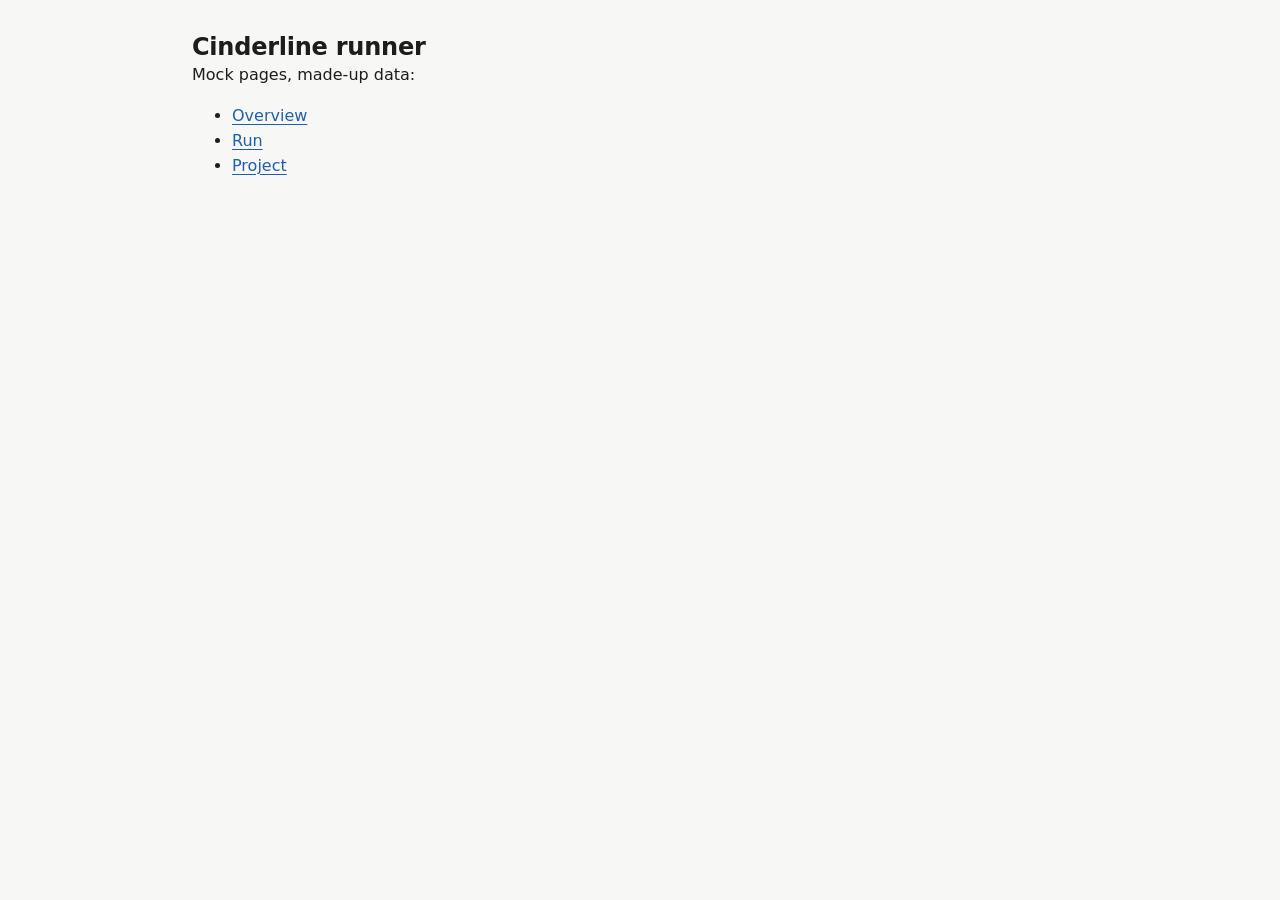
==== internal/web/static/index.html @ 50e043be "CLR-270: Web 04: The daemon serves the embedded static files on loopback (#195)" ====
<!doctype html>
<!-- Start page until the real one (CLR-270): links to the mocks of CLR-268. -->
<html lang="en">
<head>
<meta charset="utf-8">
<meta name="viewport" content="width=device-width, initial-scale=1">
<title>Cinderline runner</title>
<link rel="stylesheet" href="app.css">
<script src="app.js"></script>
</head>
<body>
<main id="main">
  <h1>Cinderline runner</h1>
  <p>Mock pages, made-up data:</p>
  <ul>
    <li><a href="mock-overview.html">Overview</a></li>
    <li><a href="mock-run.html">Run</a></li>
    <li><a href="mock-project.html">Project</a></li>
  </ul>
</main>
</body>
</html>
---- internal/web/static/app.css ----
/* The one stylesheet of the local web page (decision 2026-11-26-local-web-page,
   its look amended by decision 2026-11-27-web-look): calm, one column, mostly
   unboxed. Each page opens with its name and one status line, then what needs
   you, then what runs now; the rest folds open. Only what needs you gets a box.
   Nothing moves on its own. No web fonts: the system's own.

   Six type sizes (see the --t* steps), one spacing scale, and every row of a
   list lines up on the same columns: the label at the left, the time or count
   at the right edge, in tabular figures.

   Light and dark follow the system; app.js sets data-theme on <html> when
   the switch is used. Every colour is one light-dark() pair. */

:root {
  color-scheme: light dark;

  --page: light-dark(#f7f7f5, #141413);
  --surface: light-dark(#ffffff, #1c1c1a);
  --hover: light-dark(#efeee9, #242422);
  --line: light-dark(#e3e2dc, #2e2e2b);
  --line-strong: light-dark(#c9c7bf, #46453f);
  /* The edge of a control: at least 3:1 against the page and the surface. */
  --control: light-dark(#8a8880, #7a7870);
  --text: light-dark(#1d1d1b, #ebeae6);
  --muted: light-dark(#5f5e59, #a9a89f);
  --accent: light-dark(#1f5fae, #79aef0);
  --accent-soft: light-dark(#e3ecf8, #1c2f47);
  --on-accent: light-dark(#ffffff, #0e1a2b);
  --code-bg: light-dark(#efeee9, #252522);

  /* Status: each is always shown with its label, never by colour alone. */
  --ok: light-dark(#1d7324, #5cc65c);
  --ok-soft: light-dark(#e4f2e4, #16301a);
  --run: light-dark(#1f5fae, #79aef0);
  --run-soft: light-dark(#e3ecf8, #1c2f47);
  --err: light-dark(#b3261e, #f27a72);
  --err-soft: light-dark(#fbe7e5, #3b1b19);
  --warn: light-dark(#8a5a00, #eab54a);
  --warn-soft: light-dark(#fbf0d9, #382b10);
  --idle: light-dark(#5f5e59, #a9a89f);
  --idle-soft: light-dark(#ecebe6, #292927);

  /* Type: six steps, 1.125 apart. Body is the browser's own 16px. */
  --t-2: 0.75rem;
  --t-1: 0.875rem;
  --t0: 1rem;
  --t1: 1.125rem;
  --t2: 1.25rem;
  --t3: 1.5rem;

  /* One spacing scale; more room above a heading than below it. */
  --s1: 0.25rem;
  --s2: 0.5rem;
  --s3: 0.75rem;
  --s4: 1rem;
  --s5: 1.5rem;
  --s6: 2rem;
  --s7: 2.75rem;

  --radius: 6px;
  --control-h: 2.25rem;
  --column: 58rem;
  --sans: system-ui, -apple-system, "Segoe UI", Roboto, sans-serif;
  --mono: ui-monospace, SFMono-Regular, Menlo, Consolas, "Liberation Mono", monospace;
}
:root[data-theme="light"] { color-scheme: light; }
:root[data-theme="dark"] { color-scheme: dark; }

* { box-sizing: border-box; }

html { scrollbar-color: var(--line-strong) transparent; }
body {
  margin: 0;
  background: var(--page);
  color: var(--text);
  font: var(--t0)/1.55 var(--sans);
  accent-color: var(--accent);
  caret-color: var(--accent);
  -webkit-font-smoothing: antialiased;
}
::selection { background: var(--accent-soft); color: var(--text); }

a { color: var(--accent); text-underline-offset: 0.2em; text-decoration-thickness: 1px; }
a:hover { text-decoration-thickness: 2px; }
:focus-visible { outline: 2px solid var(--accent); outline-offset: 2px; }

h1, h2, h3 { line-height: 1.3; text-wrap: balance; }
h1 { font-size: var(--t3); font-weight: 650; letter-spacing: -0.01em; margin: 0; overflow-wrap: anywhere; }
h2 { font-size: var(--t2); font-weight: 600; margin: var(--s7) 0 var(--s3); }
h3 { font-size: var(--t0); font-weight: 600; margin: var(--s5) 0 var(--s2); }
p { margin: 0 0 var(--s3); max-width: 70ch; }

code, pre, kbd { font-family: var(--mono); font-size: 0.875em; }
code { background: var(--code-bg); padding: 0.05em 0.3em; border-radius: 4px; overflow-wrap: anywhere; }
pre {
  background: var(--code-bg);
  padding: var(--s3) var(--s4);
  border-radius: var(--radius);
  margin: var(--s2) 0;
  line-height: 1.5;
  white-space: pre-wrap;
  overflow-wrap: anywhere;
}
pre code { background: none; padding: 0; }

.muted { color: var(--muted); }
.small { font-size: var(--t-1); }
.num, time, .time, .meta, table { font-variant-numeric: tabular-nums; }

.skip:not(:focus), .sr {
  position: absolute;
  width: 1px;
  height: 1px;
  overflow: hidden;
  clip-path: inset(50%);
  white-space: nowrap;
}
.skip:focus { position: absolute; left: var(--s2); top: var(--s2); z-index: 2; background: var(--surface); padding: var(--s2) var(--s3); }

/* Top bar: the page's name, the menu, the runner's state and the theme.
   The current page is underlined on the bar's own rule, not boxed. */

.topbar {
  background: var(--surface);
  border-bottom: 1px solid var(--line);
  padding: 0 max(var(--s4), (100% - var(--column)) / 2 + var(--s4));
  display: flex;
  flex-wrap: wrap;
  align-items: stretch;
  gap: 0 var(--s5);
  min-height: 3.25rem;
}
.brand { display: flex; align-items: center; font-weight: 650; color: inherit; text-decoration: none; }
/* Nav, list and link all stretch to the bar's height, so the underline sits on its rule. */
.topbar nav, .topbar nav li { display: flex; }
.topbar nav ul { display: flex; flex-wrap: wrap; gap: var(--s1); list-style: none; margin: 0; padding: 0; }
.topbar nav a {
  display: flex;
  align-items: center;
  color: var(--muted);
  text-decoration: none;
  padding: var(--s3) var(--s2);
  border-bottom: 2px solid transparent;
  font-size: var(--t-1);
  font-weight: 500;
}
.topbar nav a:hover { color: var(--text); }
.topbar nav a[aria-current="page"] { color: var(--text); border-bottom-color: var(--accent); }
.topbar .end { margin-left: auto; display: flex; align-items: center; gap: var(--s5); }

main { max-width: var(--column); margin: 0 auto; padding: var(--s6) var(--s4) var(--s7); }

/* The head of a page: its name, and one line that says how it is. */

.page-head { margin-bottom: var(--s6); }
.page-head + section > h2:first-child { margin-top: 0; }
.crumbs { font-size: var(--t-1); color: var(--muted); margin-bottom: var(--s1); }
.page-links { margin: var(--s2) 0 0; }
/* A link into a folded row opens it (app.js); keep the row's summary in
   view above the target. */
[id] { scroll-margin-top: 4rem; }
.lead {
  display: flex;
  flex-wrap: wrap;
  align-items: baseline;
  gap: var(--s1) var(--s3);
  font-size: var(--t1);
  margin: var(--s2) 0 0;
}
/* The facts of the line, parted by a thin rule rather than a glyph. */
.lead > * + * { border-left: 1px solid var(--line-strong); padding-left: var(--s3); }
.lead .status { font-size: inherit; }

/* What needs you: the one boxed thing on a page. */

.attention {
  border: 1px solid color-mix(in oklab, var(--err) 45%, var(--line));
  background: var(--err-soft);
  border-radius: var(--radius);
  padding: var(--s4) var(--s5);
  margin: 0 0 var(--s4);
}
.attention.warn { border-color: color-mix(in oklab, var(--warn) 45%, var(--line)); background: var(--warn-soft); }
.attention > :last-child { margin-bottom: 0; }
.attention .what { font-weight: 600; font-size: var(--t1); margin-bottom: var(--s1); }
.attention .muted { color: color-mix(in oklab, var(--muted), var(--text) 25%); }
.attention .actions { display: flex; flex-wrap: wrap; align-items: center; gap: var(--s2) var(--s4); margin-top: var(--s3); }
.attention ul { margin: var(--s2) 0 0; padding-left: var(--s5); }
.attention li + li { margin-top: var(--s1); }
.all-good { display: flex; align-items: baseline; gap: var(--s3); color: var(--muted); }

/* Runs in flight, one per row: its step, what it does now, and at the right
   edge who runs it and for how long. */

.runs { list-style: none; margin: 0; padding: 0; border-top: 1px solid var(--line); }
.runs li {
  display: grid;
  grid-template-columns: 4.5rem minmax(0, 1fr) auto;
  gap: var(--s1) var(--s3);
  padding: var(--s3) 0;
  border-bottom: 1px solid var(--line);
}
.runs .badge { grid-column: 1; justify-self: start; margin-top: 0.25em; }
.runs .title { grid-column: 2; font-weight: 600; overflow-wrap: anywhere; }
.runs .title a { margin-right: var(--s2); font-weight: 650; }
.runs .now { grid-column: 2; overflow-wrap: anywhere; }
.runs .meta { grid-column: 3; grid-row: 1; font-size: var(--t-1); color: var(--muted); white-space: nowrap; text-align: right; }

/* Rows that fold open: the summary already says the main fact. */

.folds { border-top: 1px solid var(--line); }
details.more { border-bottom: 1px solid var(--line); }
details.more > summary {
  display: flex;
  flex-wrap: wrap;
  align-items: baseline;
  gap: var(--s1) var(--s3);
  padding: var(--s3) var(--s2) var(--s3) var(--s5);
  position: relative;
  cursor: pointer;
  list-style: none;
}
details.more > summary::-webkit-details-marker { display: none; }
/* A drawn chevron, turned down when open. */
details.more > summary::before {
  content: "";
  position: absolute;
  left: 0.3rem;
  top: 1.3em;
  width: 0.4em;
  height: 0.4em;
  border-right: 1.5px solid var(--muted);
  border-bottom: 1.5px solid var(--muted);
  transform: rotate(-45deg);
  transition: transform 150ms ease-out;
}
details.more[open] > summary::before { transform: rotate(45deg); top: 1.15em; }
details.more > summary:hover { background: var(--hover); }
details.more > summary:focus-visible { outline-offset: -2px; }
details.more .name { font-weight: 600; }
details.more .fact { color: var(--muted); }
.more-body { padding: var(--s1) 0 var(--s5) var(--s5); }
.more-body > :first-child { margin-top: 0; }
.more-body > :last-child { margin-bottom: 0; }
details.more.danger .name { color: var(--err); }

/* A key and value list: the label, then the value next to it. */

table { width: 100%; border-collapse: collapse; }
th, td { text-align: left; vertical-align: top; padding: var(--s2) var(--s3) var(--s2) 0; }
table.kv th { font-weight: normal; color: var(--muted); width: 12rem; }
table.kv td { overflow-wrap: anywhere; }

/* A table of rows, such as secrets or containers. Its buttons fit the row. */

.scroll { overflow-x: auto; }
table.rows th, table.rows td { border-bottom: 1px solid var(--line); padding: var(--s2) var(--s3) var(--s2) 0; }
table.rows thead th { font-size: var(--t-1); font-weight: 500; color: var(--muted); padding-top: 0; }
table.rows tbody tr:last-child > * { border-bottom: 0; }
table.rows td { overflow-wrap: anywhere; }
table.rows button { min-height: 1.875rem; padding: 0 var(--s3); font-size: var(--t-1); }
td.end, th.end { text-align: right; white-space: nowrap; padding-right: 0; }
td.num, th.num { text-align: right; white-space: nowrap; }

/* Status: a dot with its label. */

.status {
  display: inline-flex;
  align-items: baseline;
  gap: 0.4em;
  font-weight: 600;
  white-space: nowrap;
  color: var(--idle);
}
.status::before {
  content: "";
  flex: none;
  width: 0.55em;
  height: 0.55em;
  border-radius: 50%;
  background: currentColor;
  align-self: center;
}
.status.ok { color: var(--ok); }
.status.running { color: var(--run); }
.status.error { color: var(--err); }
.status.warn { color: var(--warn); }

/* A tag: a step's kind or outcome, in a tinted rectangle. */

.badge {
  display: inline-block;
  font-size: var(--t-2);
  font-weight: 600;
  line-height: 1.5;
  padding: 0.05em var(--s2);
  border-radius: 4px;
  background: var(--idle-soft);
  color: var(--idle);
  white-space: nowrap;
}
.badge.ok { background: var(--ok-soft); color: var(--ok); }
.badge.running { background: var(--run-soft); color: var(--run); }
.badge.error { background: var(--err-soft); color: var(--err); }
.badge.warn { background: var(--warn-soft); color: var(--warn); }

/* A meter, such as the memory budget: the track is a lighter step of the fill. */

.meter { height: 0.5rem; border-radius: 999px; background: var(--accent-soft); overflow: hidden; margin: var(--s2) 0; max-width: 32rem; }
.meter > span { display: block; height: 100%; border-radius: 999px; background: var(--accent); }

/* Steps of a run, in order: number, name, what happened, outcome. */

.steps { list-style: none; margin: 0; padding: 0; counter-reset: step; border-top: 1px solid var(--line); }
.steps li {
  display: grid;
  grid-template-columns: 1.25rem 5rem minmax(0, 1fr) auto;
  align-items: baseline;
  gap: var(--s3);
  padding: var(--s3) var(--s2);
  border-bottom: 1px solid var(--line);
}
.steps li::before { counter-increment: step; content: counter(step); color: var(--muted); font-variant-numeric: tabular-nums; }
.steps .name { font-weight: 600; font-family: var(--mono); font-size: var(--t-1); }
.steps .note { color: var(--muted); }
.steps li[aria-current="step"] { background: var(--run-soft); }
.steps li[aria-current="step"] .note { color: var(--text); }

/* The timeline of an agent turn. */

.turn-head { display: flex; flex-wrap: wrap; align-items: baseline; justify-content: space-between; gap: var(--s2) var(--s4); }
.turn-head h2 { margin-bottom: 0; }
.turn-meta { color: var(--muted); margin: var(--s1) 0 var(--s4); }
.timeline { list-style: none; margin: var(--s4) 0 0; padding: 0; border-top: 1px solid var(--line); }
.timeline > li { padding: var(--s3) 0; border-bottom: 1px solid var(--line); }
.timeline .line { display: flex; flex-wrap: wrap; align-items: baseline; gap: var(--s1) var(--s3); }
.timeline .who { font-weight: 600; }
.timeline .tool .who { color: var(--accent); }
.timeline .time { margin-left: auto; font-size: var(--t-1); color: var(--muted); }
.timeline p { margin: var(--s1) 0 0; }
.timeline .raw { display: none; }
.timeline .raw pre { margin: 0; }
.timeline .unknown pre { border: 1px dashed var(--line-strong); background: none; }

/* The raw-lines switch: with it on, the timeline shows each line as the client wrote it. */
.turn:has(.raw-switch:checked) .timeline .parsed { display: none; }
.turn:has(.raw-switch:checked) .timeline .raw { display: block; }

/* Collapsed blocks inside a row: the prompt, a tool call's input and result. */
details.fold { margin-top: var(--s2); }
details.fold > summary {
  display: inline-flex;
  align-items: center;
  gap: var(--s2);
  cursor: pointer;
  list-style: none;
  color: var(--muted);
  font-size: var(--t-1);
}
details.fold > summary::-webkit-details-marker { display: none; }
/* The same drawn chevron as a folded row, smaller. */
details.fold > summary::before {
  content: "";
  flex: none;
  width: 0.4em;
  height: 0.4em;
  margin: 0 0.15em;
  border-right: 1.5px solid currentColor;
  border-bottom: 1.5px solid currentColor;
  transform: rotate(-45deg);
  transition: transform 150ms ease-out;
}
details.fold[open] > summary::before { transform: rotate(45deg); }
details.fold > summary:hover { color: var(--text); }
details.fold > summary .badge { margin-left: var(--s1); }

/* Small graphs, inline SVG: a 2px line over a soft area. */

.usage { display: grid; grid-template-columns: repeat(auto-fit, minmax(min(100%, 14rem), 1fr)); gap: var(--s5); margin-bottom: var(--s5); }
.spark { display: block; width: 100%; height: 3rem; margin: var(--s2) 0 var(--s1); }
.spark .grid-line { stroke: var(--line); stroke-width: 1; }
.spark .line { fill: none; stroke: var(--accent); stroke-width: 2; stroke-linejoin: round; stroke-linecap: round; vector-effect: non-scaling-stroke; }
.spark .area { fill: var(--accent-soft); }
.stat { font-size: var(--t2); font-weight: 600; font-variant-numeric: tabular-nums; }

/* A plain list of items with an action, such as hosts and skills. */

.items { list-style: none; margin: 0; padding: 0; }
.items li {
  display: flex;
  flex-wrap: wrap;
  align-items: center;
  justify-content: space-between;
  gap: var(--s1) var(--s4);
  padding: var(--s2) 0;
  border-bottom: 1px solid var(--line);
  min-height: 2.75rem;
}
.items li > :first-child { overflow-wrap: anywhere; }
.items button { min-height: 1.875rem; padding: 0 var(--s3); font-size: var(--t-1); }

/* Buttons and forms: big enough to hit, the same everywhere. */

.btn, button {
  font: inherit;
  font-size: var(--t-1);
  font-weight: 500;
  display: inline-flex;
  align-items: center;
  justify-content: center;
  min-height: var(--control-h);
  padding: var(--s1) var(--s3);
  border-radius: var(--radius);
  border: 1px solid var(--control);
  background: var(--surface);
  color: var(--text);
  cursor: pointer;
  text-decoration: none;
  transition: background-color 150ms ease-out;
}
.btn:hover, button:hover { background: var(--hover); }
.btn.primary, button.primary { background: var(--accent); border-color: var(--accent); color: var(--on-accent); }
.btn.primary:hover, button.primary:hover { background: color-mix(in oklab, var(--accent), var(--text) 15%); }
.btn.danger, button.danger { color: var(--err); border-color: currentColor; }
.btn.danger:hover, button.danger:hover { background: var(--err-soft); }
button:disabled, form.confirm:has(:invalid) button[type="submit"] { opacity: 0.5; cursor: not-allowed; }
.btn.quiet, button.quiet { border-color: transparent; background: none; color: var(--muted); }
.btn.quiet:hover, button.quiet:hover { color: var(--text); background: var(--hover); }

form.row { display: flex; flex-wrap: wrap; gap: var(--s3); align-items: end; margin: var(--s4) 0 0; }
label { display: grid; gap: var(--s1); font-size: var(--t-1); color: var(--muted); }
input, select {
  font: inherit;
  font-size: var(--t0);
  min-height: var(--control-h);
  padding: var(--s1) var(--s3);
  border: 1px solid var(--control);
  border-radius: var(--radius);
  background: var(--surface);
  color: var(--text);
  min-width: 0;
}
input::placeholder { color: var(--muted); }
input[type="number"] { width: 6.5rem; }
input:user-invalid { border-color: var(--err); }
.hint { font-size: var(--t-1); color: var(--muted); margin: var(--s2) 0 0; }

/* A switch, a checkbox drawn as one: plain HTML, it still works by keyboard. */
.switch { display: inline-flex; flex-direction: row; align-items: center; gap: var(--s2); color: var(--text); cursor: pointer; font-size: var(--t-1); }
.switch input { appearance: none; flex: none; width: 2rem; height: 1.125rem; min-height: 0; border-radius: 999px; border: 0; background: var(--control); position: relative; margin: 0; padding: 0; cursor: pointer; }
.switch input::after { content: ""; position: absolute; top: 2px; left: 2px; width: calc(1.125rem - 4px); height: calc(1.125rem - 4px); border-radius: 50%; background: var(--surface); transition: left 150ms ease-out; }
.switch input:checked { background: var(--accent); }
.switch input:checked::after { left: calc(100% - 1.125rem + 2px); }

@media (prefers-reduced-motion: reduce) {
  *, *::before, *::after { transition: none !important; }
}

@media (max-width: 34rem) {
  main { padding: var(--s5) var(--s4) var(--s6); }
  /* The menu stays one row and scrolls sideways, so the page starts high. */
  .topbar { padding-top: var(--s2); gap: var(--s2) var(--s4); }
  .topbar nav { order: 3; width: 100%; overflow-x: auto; scrollbar-width: thin; }
  .topbar nav ul { flex-wrap: nowrap; }
  .topbar nav a { white-space: nowrap; }
  td.end { white-space: normal; }
  h1 { font-size: var(--t2); }
  h2 { margin-top: var(--s6); }
  /* One column: the time under the title, not beside it. */
  .runs li { grid-template-columns: 1fr; }
  .runs .badge, .runs .title, .runs .now, .runs .meta { grid-column: 1; grid-row: auto; text-align: left; white-space: normal; }
  .steps li { grid-template-columns: 1.25rem auto minmax(0, 1fr); }
  .steps li > .badge { grid-column: 2 / -1; }
  .more-body { padding-left: 0; }
  table.kv, table.kv tbody, table.kv tr, table.kv th, table.kv td { display: block; width: auto; }
  table.kv th { padding-bottom: 0; }
  table.kv td { padding-top: 0; }
  .attention { padding: var(--s4); }
}
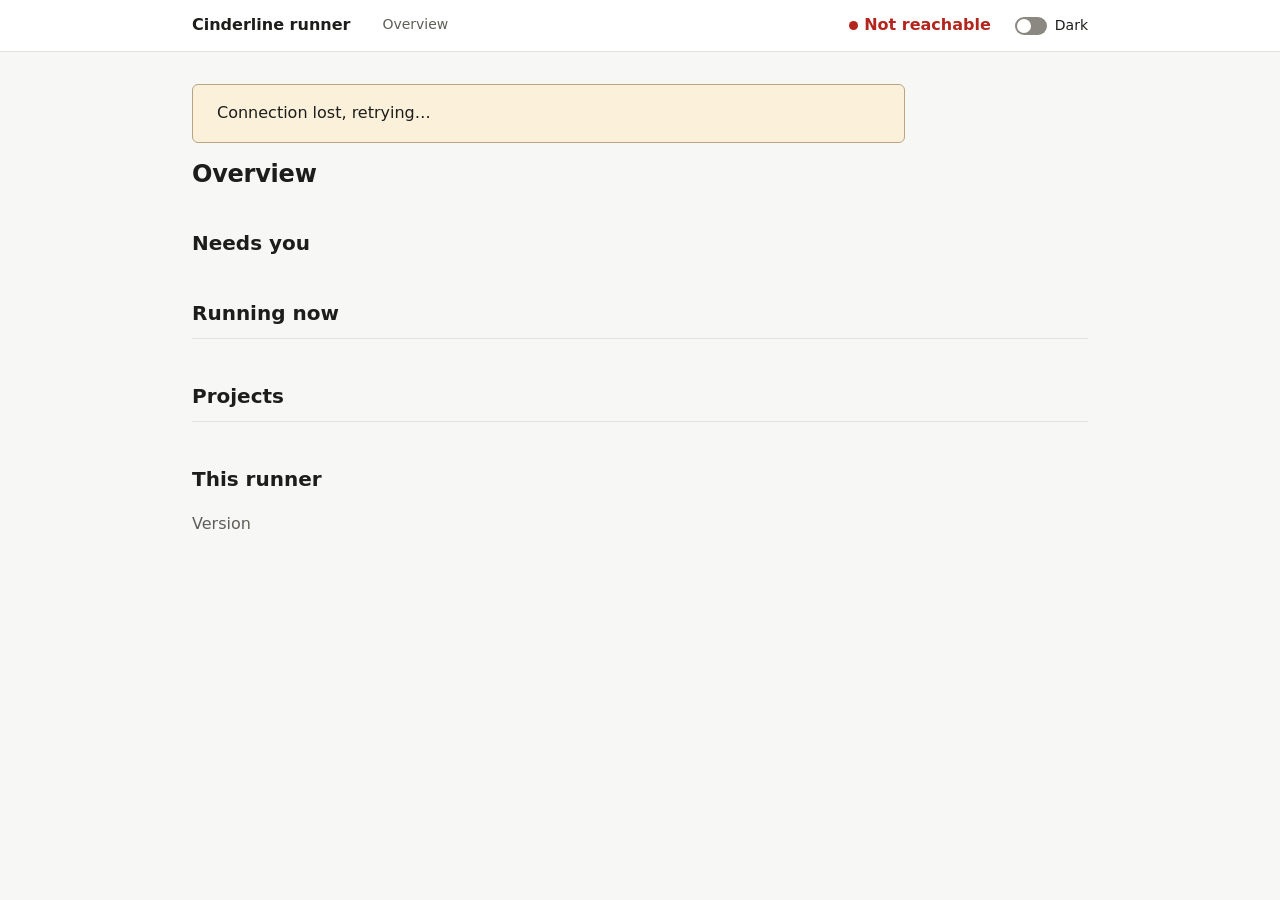
==== commit 295f08b9: "CLR-275: Web 09: Overview page with live status (#200)" ====
--- a/internal/web/static/index.html
+++ b/internal/web/static/index.html
@@ -1,22 +1,63 @@
 <!doctype html>
-<!-- Start page until the real one (CLR-270): links to the mocks of CLR-268. -->
+<!-- The Overview: overview.js fills it from /api/status/stream. -->
 <html lang="en">
 <head>
 <meta charset="utf-8">
 <meta name="viewport" content="width=device-width, initial-scale=1">
-<title>Cinderline runner</title>
+<title>Overview · Cinderline runner</title>
 <link rel="stylesheet" href="app.css">
 <script src="app.js"></script>
+<script src="overview.js" defer></script>
 </head>
 <body>
+<a class="skip" href="#main">Skip to content</a>
+<header class="topbar">
+  <a class="brand" href="/">Cinderline runner</a>
+  <nav aria-label="Main">
+    <ul>
+      <li><a href="/">Overview</a></li>
+    </ul>
+  </nav>
+  <div class="end">
+    <span class="status" data-runner-state>Connecting</span>
+    <label class="switch"><input type="checkbox" role="switch" data-theme-switch> Dark</label>
+  </div>
+</header>
+
 <main id="main">
-  <h1>Cinderline runner</h1>
-  <p>Mock pages, made-up data:</p>
-  <ul>
-    <li><a href="mock-overview.html">Overview</a></li>
-    <li><a href="mock-run.html">Run</a></li>
-    <li><a href="mock-project.html">Project</a></li>
-  </ul>
+<header class="page-head">
+  <h1>Overview</h1>
+  <p class="lead" id="lead"></p>
+</header>
+
+<section aria-labelledby="needs">
+  <h2 id="needs">Needs you</h2>
+  <div id="attention"></div>
+</section>
+
+<section aria-labelledby="now">
+  <h2 id="now">Running now</h2>
+  <ul class="runs" id="runs"></ul>
+  <p class="muted" id="no-runs" hidden>Nothing runs now.</p>
+</section>
+
+<section aria-labelledby="projects">
+  <h2 id="projects">Projects</h2>
+  <div class="folds" id="project-list"></div>
+  <p class="muted" id="no-projects" hidden>No projects yet.</p>
+</section>
+
+<section aria-labelledby="runner">
+  <h2 id="runner">This runner</h2>
+  <div id="budget" hidden>
+    <p id="budget-label"></p>
+    <div class="meter" role="meter" aria-labelledby="budget-label" aria-valuemin="0"><span></span></div>
+    <p class="hint">A run waits when its project's memory does not fit.</p>
+  </div>
+  <table class="kv">
+    <tr><th scope="row">Version</th><td id="version"></td></tr>
+  </table>
+</section>
 </main>
 </body>
 </html>
--- a/internal/web/static/app.css
+++ b/internal/web/static/app.css
@@ -179,6 +179,7 @@
   border-radius: var(--radius);
   padding: var(--s4) var(--s5);
   margin: 0 0 var(--s4);
+  overflow-wrap: anywhere; /* an error text can hold a long URL */
 }
 .attention.warn { border-color: color-mix(in oklab, var(--warn) 45%, var(--line)); background: var(--warn-soft); }
 .attention > :last-child { margin-bottom: 0; }
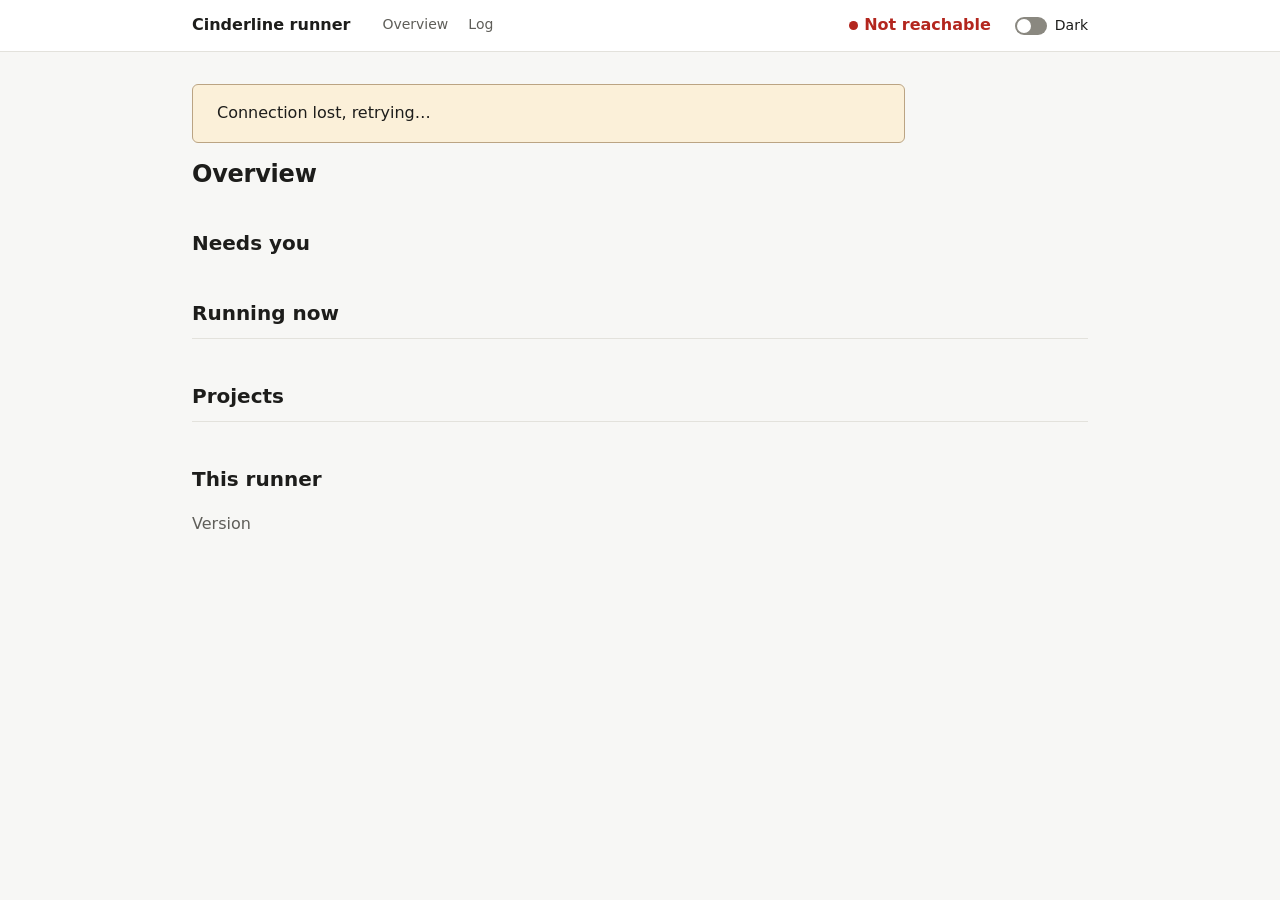
==== commit 7852b8a7: "CLR-276: Web 10: Log page: the runner log, followed (#201)" ====
--- a/internal/web/static/index.html
+++ b/internal/web/static/index.html
@@ -16,6 +16,7 @@
   <nav aria-label="Main">
     <ul>
       <li><a href="/">Overview</a></li>
+      <li><a href="/log.html">Log</a></li>
     </ul>
   </nav>
   <div class="end">
--- a/internal/web/static/app.css
+++ b/internal/web/static/app.css
@@ -67,6 +67,8 @@
 :root[data-theme="dark"] { color-scheme: dark; }
 
 * { box-sizing: border-box; }
+/* The scripts hide with the hidden attribute; a display rule must not undo it. */
+[hidden] { display: none !important; }
 
 html { scrollbar-color: var(--line-strong) transparent; }
 body {
@@ -478,3 +480,35 @@
   table.kv td { padding-top: 0; }
   .attention { padding: var(--s4); }
 }
+
+/* The log: one line per event, newest at the bottom, in its own scroll box
+   so the filter stays in view. */
+
+.log-box { position: relative; margin-top: var(--s4); }
+.log {
+  list-style: none;
+  margin: 0;
+  padding: 0;
+  height: max(20rem, 100vh - 22rem);
+  overflow-y: auto;
+  border-top: 1px solid var(--line);
+  border-bottom: 1px solid var(--line);
+  font-family: var(--mono);
+  font-size: var(--t-1);
+}
+.log li {
+  display: flex;
+  flex-wrap: wrap;
+  align-items: baseline;
+  gap: 0 var(--s2);
+  padding: var(--s1) var(--s2);
+  border-bottom: 1px solid var(--line);
+  overflow-wrap: anywhere;
+}
+.log li:last-child { border-bottom: 0; }
+.log .time { color: var(--muted); }
+.log .badge { min-width: 3.5rem; text-align: center; font-family: var(--sans); }
+.log .msg { font-weight: 600; }
+.log .attr { color: var(--muted); }
+.log:focus-visible { outline-offset: -2px; }
+.jump { position: absolute; right: var(--s4); bottom: var(--s4); box-shadow: 0 1px 4px rgb(0 0 0 / 0.25); }
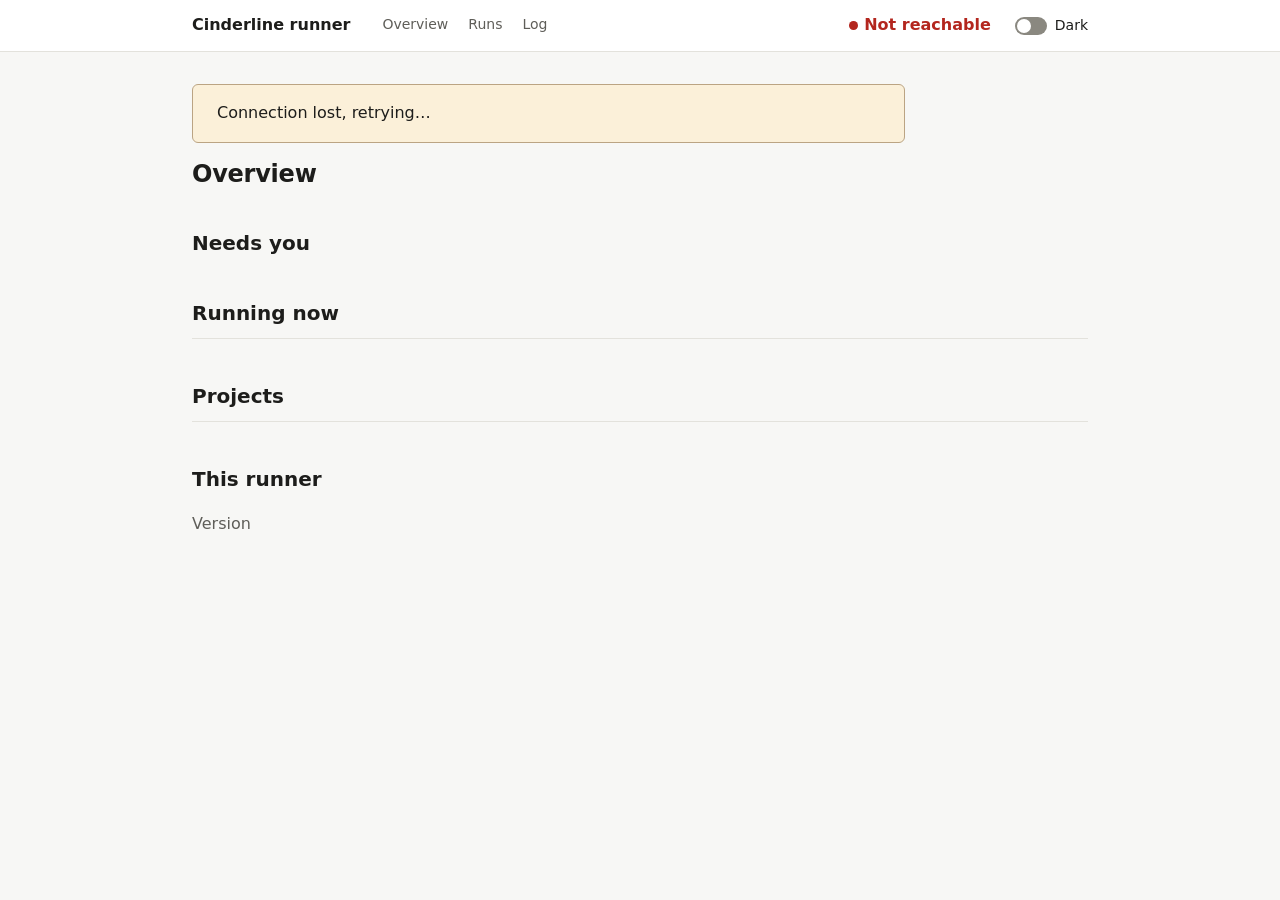
==== commit 90827f83: "CLR-288: Web 22: Runs page: live and finished runs (#213)" ====
--- a/internal/web/static/index.html
+++ b/internal/web/static/index.html
@@ -16,6 +16,7 @@
   <nav aria-label="Main">
     <ul>
       <li><a href="/">Overview</a></li>
+      <li><a href="/runs.html">Runs</a></li>
       <li><a href="/log.html">Log</a></li>
     </ul>
   </nav>
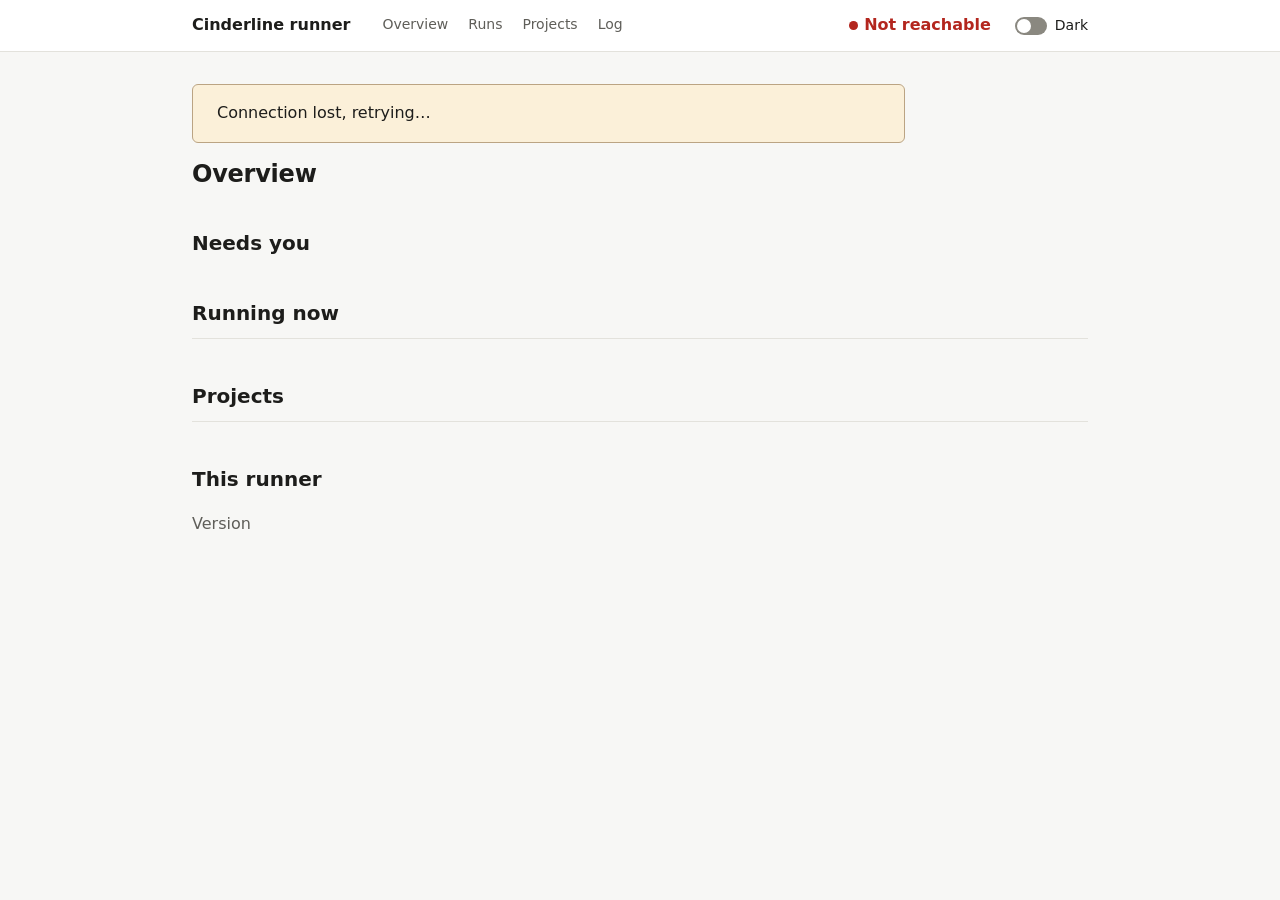
==== commit 1d95056b: "CLR-304: Web 38: Projects page and the project page, read-only (#223)" ====
--- a/internal/web/static/index.html
+++ b/internal/web/static/index.html
@@ -17,6 +17,7 @@
     <ul>
       <li><a href="/">Overview</a></li>
       <li><a href="/runs.html">Runs</a></li>
+      <li><a href="/projects.html">Projects</a></li>
       <li><a href="/log.html">Log</a></li>
     </ul>
   </nav>
--- a/internal/web/static/app.css
+++ b/internal/web/static/app.css
@@ -349,6 +349,21 @@
 .turn:has(.raw-switch:checked) .timeline .parsed { display: none; }
 .turn:has(.raw-switch:checked) .timeline .raw { display: block; }
 
+/* The run page's timeline: text as written, never Markdown; a tool call is
+   one row that opens its input, its result folded under it with its first
+   lines shown; the running mark only while the step is in flight. */
+.timeline .said { white-space: pre-wrap; overflow-wrap: anywhere; }
+.timeline .thinking { color: var(--muted); }
+.timeline > li > details.fold:first-child { margin-top: 0; }
+.timeline details.call > summary { display: flex; align-items: baseline; gap: var(--s1) var(--s3); color: var(--text); }
+.timeline details.call > summary code { flex: 0 1 auto; min-width: 0; overflow: hidden; text-overflow: ellipsis; white-space: nowrap; }
+.timeline .result { margin-left: var(--s4); }
+.timeline .result > details[open] + .peek { display: none; }
+.timeline .result.error pre { border-left: 3px solid var(--err); }
+.timeline .badge.pending { display: none; }
+.live .timeline .badge.pending { display: inline-block; }
+.raw-toggle { display: flex; justify-content: flex-end; margin: var(--s2) 0; }
+
 /* Collapsed blocks inside a row: the prompt, a tool call's input and result. */
 details.fold { margin-top: var(--s2); }
 details.fold > summary {
@@ -377,6 +392,10 @@
 details.fold > summary:hover { color: var(--text); }
 details.fold > summary .badge { margin-left: var(--s1); }
 
+/* A run's step: its prompt and its output lines, each in a box that scrolls. */
+.box { max-height: 32rem; overflow-y: auto; }
+.box:focus-visible { outline-offset: -2px; }
+
 /* Small graphs, inline SVG: a 2px line over a soft area. */
 
 .usage { display: grid; grid-template-columns: repeat(auto-fit, minmax(min(100%, 14rem), 1fr)); gap: var(--s5); margin-bottom: var(--s5); }
@@ -385,6 +404,14 @@
 .spark .line { fill: none; stroke: var(--accent); stroke-width: 2; stroke-linejoin: round; stroke-linecap: round; vector-effect: non-scaling-stroke; }
 .spark .area { fill: var(--accent-soft); }
 .stat { font-size: var(--t2); font-weight: 600; font-variant-numeric: tabular-nums; }
+
+/* A run's containers: one row each, its name, then CPU and memory with their graphs. */
+.ctrs { list-style: none; margin: 0; padding: 0; border-top: 1px solid var(--line); }
+.ctrs li { display: grid; grid-template-columns: 8rem repeat(2, minmax(0, 1fr)); gap: var(--s2) var(--s5); padding: var(--s3) 0; border-bottom: 1px solid var(--line); }
+.ctrs .name { font-weight: 600; font-family: var(--mono); font-size: var(--t-1); overflow-wrap: anywhere; }
+.ctrs .meter { margin: var(--s1) 0 0; }
+.meter.warn > span { background: var(--warn); }
+.near { color: var(--warn); font-weight: 600; }
 
 /* A plain list of items with an action, such as hosts and skills. */
 
@@ -401,6 +428,10 @@
 }
 .items li > :first-child { overflow-wrap: anywhere; }
 .items button { min-height: 1.875rem; padding: 0 var(--s3); font-size: var(--t-1); }
+
+/* A command to type, with its copy button beside it. */
+.copy { display: flex; align-items: start; gap: var(--s2); margin: var(--s2) 0; }
+.copy pre { flex: 1; min-width: 0; margin: 0; }
 
 /* Buttons and forms: big enough to hit, the same everywhere. */
 
@@ -474,6 +505,7 @@
   .runs .badge, .runs .title, .runs .now, .runs .meta { grid-column: 1; grid-row: auto; text-align: left; white-space: normal; }
   .steps li { grid-template-columns: 1.25rem auto minmax(0, 1fr); }
   .steps li > .badge { grid-column: 2 / -1; }
+  .ctrs li { grid-template-columns: 1fr; }
   .more-body { padding-left: 0; }
   table.kv, table.kv tbody, table.kv tr, table.kv th, table.kv td { display: block; width: auto; }
   table.kv th { padding-bottom: 0; }
@@ -485,6 +517,7 @@
    so the filter stays in view. */
 
 .log-box { position: relative; margin-top: var(--s4); }
+.follow { position: relative; } /* a box with its jump button */
 .log {
   list-style: none;
   margin: 0;
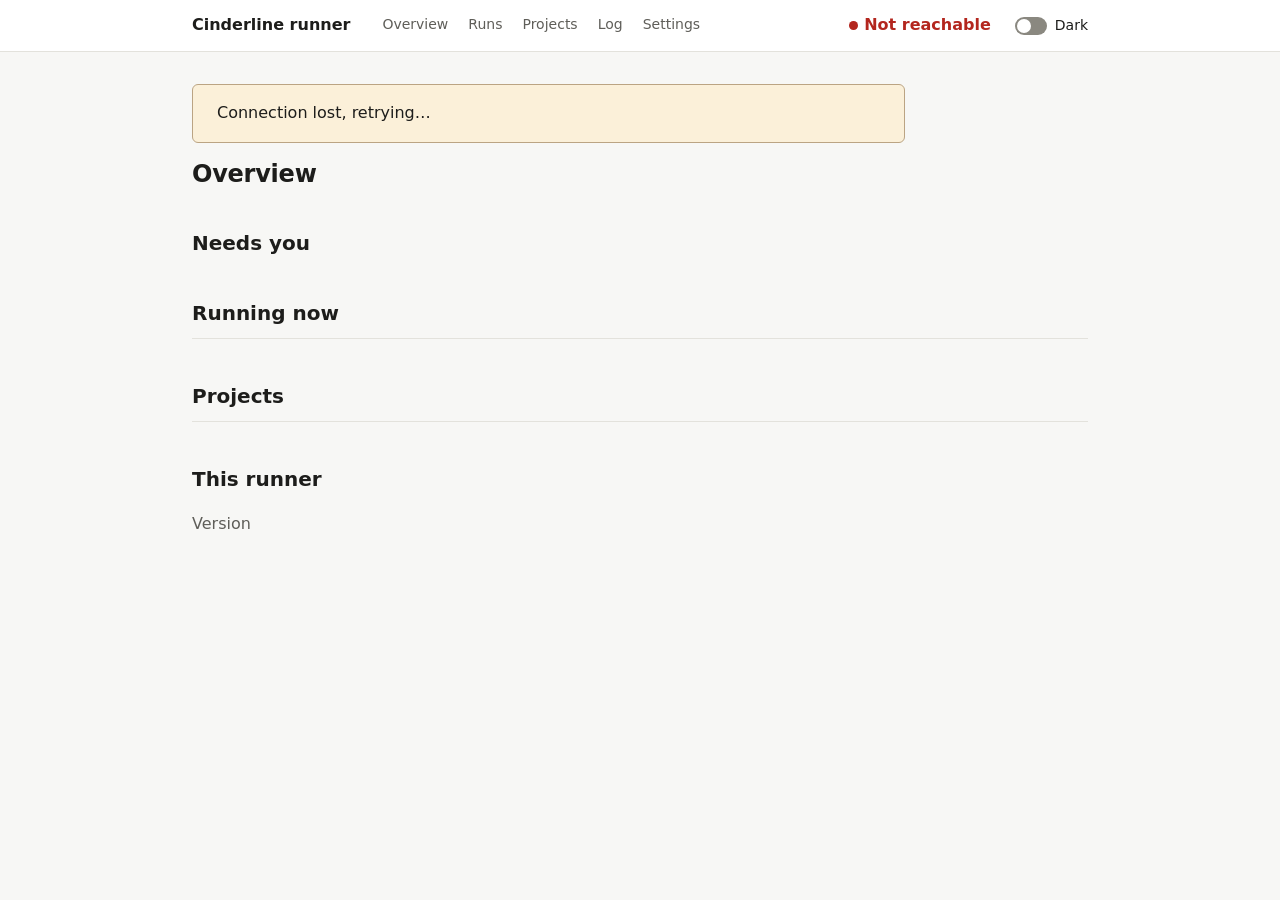
==== commit ab2e3dc6: "CLR-309: Web 43: Settings page: the runner-wide settings (#234)" ====
--- a/internal/web/static/index.html
+++ b/internal/web/static/index.html
@@ -19,6 +19,7 @@
       <li><a href="/runs.html">Runs</a></li>
       <li><a href="/projects.html">Projects</a></li>
       <li><a href="/log.html">Log</a></li>
+      <li><a href="/settings.html">Settings</a></li>
     </ul>
   </nav>
   <div class="end">
--- a/internal/web/static/app.css
+++ b/internal/web/static/app.css
@@ -477,7 +477,32 @@
 input::placeholder { color: var(--muted); }
 input[type="number"] { width: 6.5rem; }
 input:user-invalid { border-color: var(--err); }
+/* A form of one field under the other, each with its hint (project-add.html). */
+form.stack { display: grid; gap: var(--s4); max-width: 36rem; }
+form.stack .hint { margin-top: var(--s1); }
+form.stack > p { margin: 0; }
+form.stack .actions { display: flex; flex-wrap: wrap; align-items: center; gap: var(--s3); }
 .hint { font-size: var(--t-1); color: var(--muted); margin: var(--s2) 0 0; }
+/* The daemon's refusal of what a form or a button sent (send in app.js). */
+.field-error { font-size: var(--t-1); color: var(--err); margin: var(--s2) 0 0; }
+.items li > .field-error { flex-basis: 100%; margin: 0; }
+/* A secret's own form, in its row of the table. */
+table.rows form.row { margin: 0; gap: var(--s2); flex-wrap: nowrap; }
+table.rows form.row input { min-height: 1.875rem; font-size: var(--t-1); }
+
+/* A plain confirmation (confirmed in app.js). */
+dialog.confirm {
+  max-width: min(32rem, calc(100% - 2 * var(--s4)));
+  padding: var(--s5);
+  border: 1px solid var(--line-strong);
+  border-radius: var(--radius);
+  background: var(--surface);
+  color: var(--text);
+}
+dialog.confirm::backdrop { background: rgb(0 0 0 / 0.4); }
+dialog.confirm p { overflow-wrap: anywhere; }
+dialog.confirm h2 { margin-top: 0; }
+dialog.confirm .actions { display: flex; justify-content: end; gap: var(--s3); }
 
 /* A switch, a checkbox drawn as one: plain HTML, it still works by keyboard. */
 .switch { display: inline-flex; flex-direction: row; align-items: center; gap: var(--s2); color: var(--text); cursor: pointer; font-size: var(--t-1); }
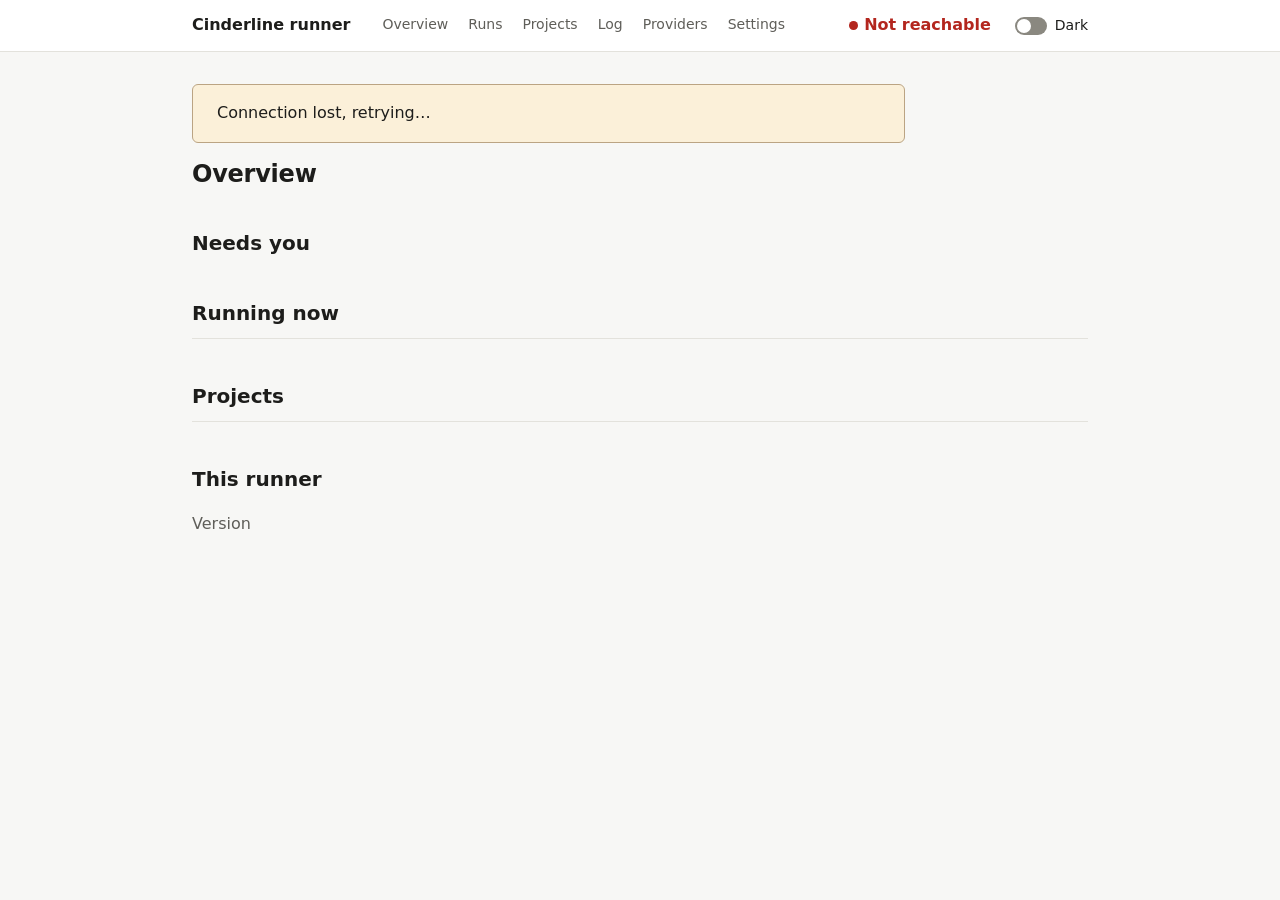
==== commit 68617302: "CLR-308: Web 42: Providers page (#235)" ====
--- a/internal/web/static/index.html
+++ b/internal/web/static/index.html
@@ -19,6 +19,7 @@
       <li><a href="/runs.html">Runs</a></li>
       <li><a href="/projects.html">Projects</a></li>
       <li><a href="/log.html">Log</a></li>
+      <li><a href="/providers.html">Providers</a></li>
       <li><a href="/settings.html">Settings</a></li>
     </ul>
   </nav>
